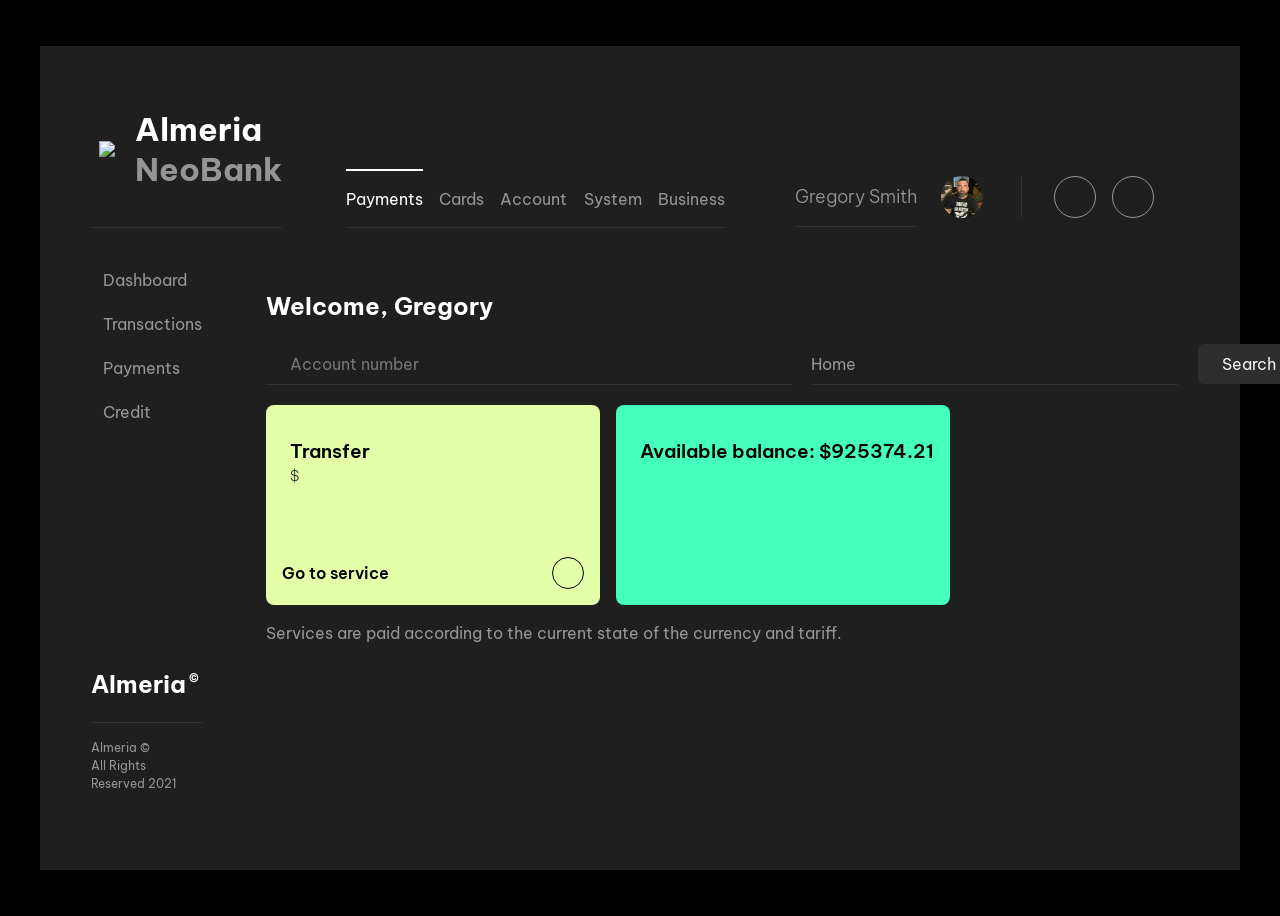
==== login.html @ 04c7d556 "AlmeriaNeoBank" ====
<!DOCTYPE html>
<html lang="en">
<head>
    <meta charset="UTF-8">
    <meta name="viewport" content="width=device-width, initial-scale=1.0">
    <title>Dashboard</title>
    <link rel="stylesheet" href="styles.css">
    <style>
      /* Modal styles */
.modal {
  display: none; 
  position: fixed; 
  z-index: 1; 
  left: 0;
  top: 0;
  width: 100%; 
  height: 100%; 
  overflow: auto; 
  background-color: rgb(0,0,0); 
  background-color: rgba(0,0,0,0.4); 
  padding-top: 60px;
}

.modal-content {
  background-color: #fefefe;
  margin: 5% auto; 
  padding: 20px;
  border: 1px solid #888;
  width: 80%; 
}

.close {
  color: #aaa;
  float: right;
  font-size: 28px;
  font-weight: bold;
}

.close:hover,
.close:focus {
  color: black;
  text-decoration: none;
  cursor: pointer;
}

    </style>
    <script defer src="index.js"></script>
    <body>
        <div class="app">
          <header class="app-header">
            <div class="app-header-logo">
              <div class="logo">
                <span class="logo-icon">
                  <img src="https://assets.codepen.io/285131/almeria-logo.svg" />
                </span>
                <h1 class="logo-title">
                  <span>Almeria</span>
                  <span>NeoBank</span>
                </h1>
              </div>
            </div>
            <div class="app-header-navigation">
              <div class="tabs">
                <!-- <a href="#">
                  Overview
                </a> -->
                <a href="#" class="active">
                  Payments
                </a>
                <a href="#">
                  Cards
                </a>
                <a href="#">
                  Account
                </a>
                <a href="#">
                  System
                </a>
                <a href="#">
                  Business
                </a>
              </div>
            </div>
            <div class="app-header-actions">
              <button class="user-profile">
                <span>Gregory Smith</span>
                <span>
                  <img src="WhatsApp Image 2024-01-12 at 12.56.12.jpeg" />
                </span>
              </button>
              <div class="app-header-actions-buttons">
                <button class="icon-button large">
                  <i class="ph-magnifying-glass"></i>
                </button>
                <button class="icon-button large">
                  <i class="ph-bell"></i>
                </button>
              </div>
            </div>
            <div class="app-header-mobile">
              <button class="icon-button large">
                <i class="ph-list"></i>
              </button>
            </div>
    
          </header>
          <div class="app-body">
            <div class="app-body-navigation">
              <nav class="navigation">
                <a href="login.html">
                  <i class="ph-browsers"></i>
                  <span>Dashboard</span>
                </a>
                <a href="#">
                  <i class="ph-check-square"></i>
                  <span>Transactions</span>
                </a>
                <a href="payments.html">
                  <i class="ph-swap"></i>
                  <span>Payments</span>
                </a>
                 <a href="credit.html">
                  <i class="ph-file-text"></i>
                  <span>Credit</span>
                </a>
                <!-- <a href="#">
                  <i class="ph-globe"></i>
                  <span>SWIFT</span>
                </a>
                <a href="#">
                  <i class="ph-clipboard-text"></i>
                  <span>Exchange</span>
                </a>  -->
              </nav>
              <footer class="footer">
                <h1>Almeria<small>©</small></h1>
                <div>
                  Almeria ©<br />
                  All Rights Reserved 2021
                </div>
              </footer>
            </div>
            <div class="app-body-main-content">
              <section class="service-section">
                <h2>Welcome, Gregory</h2>
                <div class="service-section-header">
                  <div class="search-field">
                    <i class="ph-magnifying-glass"></i>
                    <input type="text" placeholder="Account number">
                  </div>
                  <div class="dropdown-field">
                    <select>
                      <option>Home</option>
                      <option>Work</option>
                    </select>
                    <i class="ph-caret-down"></i>
                  </div>
                  <button class="flat-button">
                    Search
                  </button>
                </div>
                <div class="mobile-only">
                  <button class="flat-button">
                    Toggle search
                  </button>
                </div>
                <div class="tiles">
                  <!-- <article class="tile">
                    <div class="tile-header">
                      <i class="ph-lightning-light"></i>
                      <h3>
                        <span>Total Deposit</span>
                        <span>$000</span>
                      </h3>
                    </div>
                    <a href="#">
                      <span>Go to service</span>
                      <span class="icon-button">
                        <i class="ph-caret-right-bold"></i>
                      </span>
                    </a>
                  </article> -->
                  <article class="tile">
                    <div class="tile-header">
                      <i class="ph-fire-simple-light"></i>
                      <h3>
                        <span>Transfer</span>
                        <span>$
                      </h3>
                    </div>
                    <a href="#" id="openModal">
                      <span>Go to service</span>
                      <span class="icon-button">
                        <i class="ph-caret-right-bold"></i>
                      </span>
                    </a>
                  </article>
                  <article class="tile">
                    <div class="tile-header">
                      <i class="ph-file-light"></i>
                      <h3>
                        <span id="balance"></span>
                        <span id="balance"></span>
                      </h3>
                    </div>
                    <a href="#">
                      <!-- <span class="icon-button">
                        <i class="ph-caret-right-bold"></i>
                      </span> -->
                    </a>
                  </article>
                </div>
                <div class="service-section-footer">
                  <p>Services are paid according to the current state of the currency and tariff.</p>
                </div>
              </section>

              <!-- The Modal -->
<div id="paymentModal" class="modal">
  <div class="modal-content">
      <span class="close">&times;</span>
      <p style="color: black;">You need to make a payment of $800 to proceed with your transactions.</p>
      <!-- <button id="makePayment">Make Payment</button> -->
  </div>
</div>

<script>
  // Get the modal
var modal = document.getElementById("paymentModal");

// Get the button that opens the modal
var btn = document.getElementById("openModal");

// Get the <span> element that closes the modal
var span = document.getElementsByClassName("close")[0];

// When the user clicks the button, open the modal 
btn.onclick = function() {
    modal.style.display = "block";
}

// When the user clicks on <span> (x), close the modal
span.onclick = function() {
    modal.style.display = "none";
}

// When the user clicks anywhere outside of the modal, close it
window.onclick = function(event) {
    if (event.target == modal) {
        modal.style.display = "none";
    }
}

// Handle make payment button click
document.getElementById("makePayment").onclick = function() {
    // Implement payment logic here
    alert("Payment logic to be implemented.");
}

</script>
</body>
</html>
---- styles.css ----
@import url("https://fonts.googleapis.com/css2?family=Be+Vietnam+Pro:ital,wght@0,100;0,200;0,300;0,400;0,500;0,600;0,700;0,800;0,900;1,100;1,200;1,300;1,400;1,500;1,600;1,700;1,800;1,900&display=swap");
:root {
  --c-gray-900: #000000;
  --c-gray-800: #1f1f1f;
  --c-gray-700: #2e2e2e;
  --c-gray-600: #313131;
  --c-gray-500: #969593;
  --c-gray-400: #a6a6a6;
  --c-gray-300: #bdbbb7;
  --c-gray-200: #f1f1f1;
  --c-gray-100: #ffffff;
  --c-green-500: #45ffbc;
  --c-olive-500: #e3ffa8;
  --c-white: var(--c-gray-100);
  --c-text-primary: var(--c-gray-100);
  --c-text-secondary: var(--c-gray-200);
  --c-text-tertiary: var(--c-gray-500);
}

body {
  line-height: 1.5;
  min-height: 100vh;
  font-family: "Be Vietnam Pro", sans-serif;
  background-color: var(--c-gray-900);
  color: var(--c-text-primary);
  display: flex;
  padding-top: 3vw;
  padding-bottom: 3vw;
  justify-content: center;
}

*,
*:before,
*:after {
  box-sizing: border-box;
}

img {
  display: block;
  max-width: 100%;
}

button,
select,
input,
textarea {
  font: inherit;
}

a {
  color: inherit;
}

.responsive-wrapper {
  width: 90%;
  max-width: 1600px;
  margin-left: auto;
  margin-right: auto;
}

.app {
  min-height: 80vh;
  width: 95%;
  max-width: 1600px;
  background-color: var(--c-gray-800);
  padding: 2vw 4vw 6vw;
  display: flex;
  flex-direction: column;
}

.app-header {
  display: grid;
  grid-template-columns: minmax(min-content, 175px) minmax(max-content, 1fr) minmax(max-content, 400px);
  -moz-column-gap: 4rem;
       column-gap: 4rem;
  align-items: flex-end;
}
@media (max-width: 1200px) {
  .app-header {
    display: flex;
    align-items: center;
    justify-content: space-between;
    border-bottom: 1px solid var(--c-gray-600);
  }
}

@media (max-width: 1200px) {
  .app-header-navigation {
    display: none;
  }
}

.app-header-actions {
  display: flex;
  align-items: center;
}
@media (max-width: 1200px) {
  .app-header-actions {
    display: none;
  }
}

.app-header-actions-buttons {
  display: flex;
  border-left: 1px solid var(--c-gray-600);
  margin-left: 2rem;
  padding-left: 2rem;
}
.app-header-actions-buttons > * + * {
  margin-left: 1rem;
}

.app-header-mobile {
  display: none;
}
@media (max-width: 1200px) {
  .app-header-mobile {
    display: flex;
  }
}

.app-body {
  height: 100%;
  display: grid;
  grid-template-columns: minmax(min-content, 175px) minmax(max-content, 1fr) minmax(min-content, 400px);
  -moz-column-gap: 4rem;
       column-gap: 4rem;
  padding-top: 2.5rem;
}
@media (max-width: 1200px) {
  .app-body {
    grid-template-columns: 1fr;
  }
  .app-body > * {
    margin-bottom: 3.5rem;
  }
}

.app-body-navigation {
  display: flex;
  flex-direction: column;
  justify-content: space-between;
}
@media (max-width: 1200px) {
  .app-body-navigation {
    display: none;
  }
}

.footer {
  margin-top: auto;
}
.footer h1 {
  font-size: 1.5rem;
  line-height: 1.125;
  display: flex;
  align-items: flex-start;
}
.footer h1 small {
  font-size: 0.5em;
  margin-left: 0.25em;
}
.footer div {
  border-top: 1px solid var(--c-gray-600);
  margin-top: 1.5rem;
  padding-top: 1rem;
  font-size: 0.75rem;
  color: var(--c-text-tertiary);
}

.logo {
  display: flex;
  align-items: center;
  padding-bottom: 1rem;
  padding-top: 1rem;
  border-bottom: 1px solid var(--c-gray-600);
}
@media (max-width: 1200px) {
  .logo {
    border-bottom: 0;
  }
}

.logo-icon {
  display: flex;
  align-items: center;
  justify-content: center;
  width: 32px;
  height: 32px;
}

.logo-title {
  display: flex;
  flex-direction: column;
  line-height: 1.25;
  margin-left: 0.75rem;
}
.logo-title span:first-child {
  color: var(--c-text-primary);
}
.logo-title span:last-child {
  color: var(--c-text-tertiary);
}

.navigation {
  display: flex;
  flex-direction: column;
  align-items: flex-start;
  color: var(--c-text-tertiary);
}
.navigation a {
  display: flex;
  align-items: center;
  text-decoration: none;
  transition: 0.25s ease;
}
.navigation a * {
  transition: 0.25s ease;
}
.navigation a i {
  margin-right: 0.75rem;
  font-size: 1.25em;
  flex-shrink: 0;
}
.navigation a + a {
  margin-top: 1.25rem;
}
.navigation a:hover, .navigation a:focus {
  transform: translateX(4px);
  color: var(--c-text-primary);
}

.tabs {
  display: flex;
  justify-content: space-between;
  color: var(--c-text-tertiary);
  border-bottom: 1px solid var(--c-gray-600);
}
.tabs a {
  padding-top: 1rem;
  padding-bottom: 1rem;
  text-decoration: none;
  border-top: 2px solid transparent;
  display: inline-flex;
  transition: 0.25s ease;
}
.tabs a.active, .tabs a:hover, .tabs a:focus {
  color: var(--c-text-primary);
  border-color: var(--c-text-primary);
}

.user-profile {
  display: flex;
  align-items: center;
  border: 0;
  background: transparent;
  cursor: pointer;
  color: var(--c-text-tertiary);
  transition: 0.25s ease;
}
.user-profile:hover, .user-profile:focus {
  color: var(--c-text-primary);
}
.user-profile:hover span:last-child, .user-profile:focus span:last-child {
  box-shadow: 0 0 0 4px var(--c-gray-800), 0 0 0 5px var(--c-text-tertiary);
}
.user-profile span:first-child {
  display: flex;
  font-size: 1.125rem;
  padding-top: 1rem;
  padding-bottom: 1rem;
  border-bottom: 1px solid var(--c-gray-600);
  font-weight: 300;
}
.user-profile span:last-child {
  transition: 0.25s ease;
  display: flex;
  justify-content: center;
  align-items: center;
  width: 42px;
  height: 42px;
  border-radius: 50%;
  overflow: hidden;
  margin-left: 1.5rem;
  flex-shrink: 0;
}

.icon-button {
  width: 32px;
  height: 32px;
  border-radius: 50%;
  background-color: transparent;
  border: 1px solid var(--c-gray-500);
  color: var(--c-text-primary);
  display: flex;
  align-items: center;
  justify-content: center;
  cursor: pointer;
  transition: 0.25s ease;
  flex-shrink: 0;
}
.icon-button.large {
  width: 42px;
  height: 42px;
  font-size: 1.25em;
}
.icon-button i {
  transition: 0.25s ease;
}
.icon-button:hover, .icon-button:focus {
  background-color: var(--c-gray-600);
  box-shadow: 0 0 0 4px var(--c-gray-800), 0 0 0 5px var(--c-text-tertiary);
}

.tiles {
  display: grid;
  grid-template-columns: repeat(3, 1fr);
  -moz-column-gap: 1rem;
       column-gap: 1rem;
  row-gap: 1rem;
  margin-top: 1.25rem;
}
@media (max-width: 700px) {
  .tiles {
    grid-template-columns: repeat(1, 1fr);
  }
}

.tile {
  padding: 1rem;
  border-radius: 8px;
  background-color: var(--c-olive-500);
  color: var(--c-gray-900);
  min-height: 200px;
  display: flex;
  flex-direction: column;
  justify-content: space-between;
  position: relative;
  transition: 0.25s ease;
}
.tile:hover {
  transform: translateY(-5px);
}
.tile:focus-within {
  box-shadow: 0 0 0 2px var(--c-gray-800), 0 0 0 4px var(--c-olive-500);
}
.tile:nth-child(2) {
  background-color: var(--c-green-500);
}
.tile:nth-child(2):focus-within {
  box-shadow: 0 0 0 2px var(--c-gray-800), 0 0 0 4px var(--c-green-500);
}
.tile:nth-child(3) {
  background-color: var(--c-gray-300);
}
.tile:nth-child(3):focus-within {
  box-shadow: 0 0 0 2px var(--c-gray-800), 0 0 0 4px var(--c-gray-300);
}
.tile a {
  text-decoration: none;
  display: flex;
  align-items: center;
  justify-content: space-between;
  font-weight: 600;
}
.tile a .icon-button {
  color: inherit;
  border-color: inherit;
}
.tile a .icon-button:hover, .tile a .icon-button:focus {
  background-color: transparent;
}
.tile a .icon-button:hover i, .tile a .icon-button:focus i {
  transform: none;
}
.tile a:focus {
  box-shadow: none;
}
.tile a:after {
  content: "";
  display: block;
  position: absolute;
  top: 0;
  left: 0;
  right: 0;
  bottom: 0;
}

.tile-header {
  display: flex;
  align-items: center;
}
.tile-header i {
  font-size: 2.5em;
}
.tile-header h3 {
  display: flex;
  flex-direction: column;
  line-height: 1.375;
  margin-left: 0.5rem;
}
.tile-header h3 span:first-child {
  font-weight: 600;
}
.tile-header h3 span:last-child {
  font-size: 0.825em;
  font-weight: 200;
}

.service-section > h2 {
  font-size: 1.5rem;
  margin-bottom: 1.25rem;
}

.service-section-header {
  display: flex;
  align-items: center;
  justify-content: space-between;
}
.service-section-header > * + * {
  margin-left: 1.25rem;
}
@media (max-width: 1000px) {
  .service-section-header {
    display: none;
  }
}

.service-section-footer {
  color: var(--c-text-tertiary);
  margin-top: 1rem;
}

.search-field {
  display: flex;
  flex-grow: 1;
  position: relative;
}
.search-field input {
  width: 100%;
  padding-top: 0.5rem;
  padding-bottom: 0.5rem;
  border: 0;
  border-bottom: 1px solid var(--c-gray-600);
  background-color: transparent;
  padding-left: 1.5rem;
}
.search-field i {
  position: absolute;
  left: 0;
  top: 50%;
  transform: translateY(-50%);
}

.dropdown-field {
  display: flex;
  flex-grow: 1;
  position: relative;
}
.dropdown-field select {
  width: 100%;
  padding-top: 0.5rem;
  padding-bottom: 0.5rem;
  border: 0;
  border-bottom: 1px solid var(--c-gray-600);
  background-color: transparent;
  padding-right: 1.5rem;
  -webkit-appearance: none;
     -moz-appearance: none;
          appearance: none;
  color: var(--c-text-tertiary);
}
.dropdown-field i {
  position: absolute;
  right: 0;
  top: 50%;
  transform: translateY(-50%);
}

.flat-button {
  border-radius: 6px;
  background-color: var(--c-gray-700);
  padding: 0.5em 1.5em;
  border: 0;
  color: var(--c-text-secondary);
  transition: 0.25s ease;
  cursor: pointer;
}
.flat-button:hover, .flat-button:focus {
  background-color: var(--c-gray-600);
}

.mobile-only {
  display: none;
}
@media (max-width: 1000px) {
  .mobile-only {
    display: inline-flex;
  }
}

.transfer-section {
  margin-top: 2.5rem;
}

.transfer-section-header {
  display: flex;
  align-items: center;
  width: 100%;
  padding-bottom: 0.75rem;
  border-bottom: 1px solid var(--c-gray-600);
}
.transfer-section-header h2 {
  font-size: 1.5rem;
}

.payments {
  display: flex;
  flex-direction: column;
  margin-top: 1.5rem;
}

.payment {
  display: flex;
  align-items: center;
}
.payment + * {
  margin-top: 1rem;
}

.card {
  width: 125px;
  padding: 0.375rem;
  aspect-ratio: 3/2;
  flex-shrink: 0;
  border-radius: 6px;
  color: var(--c-gray-800);
  display: flex;
  flex-direction: column;
  justify-content: space-between;
  font-size: 0.75rem;
  font-weight: 600;
}
.card.green {
  background-color: var(--c-green-500);
}
.card.olive {
  background-color: var(--c-olive-500);
}
.card.gray {
  background-color: var(--c-gray-300);
}
.card span:last-child {
  align-self: flex-end;
}

.payment-details {
  display: flex;
  width: 100%;
  flex-direction: column;
  margin-left: 1.5rem;
}
.payment-details h3 {
  font-size: 1rem;
  color: var(--c-text-tertiary);
}
.payment-details div {
  margin-top: 0.75rem;
  padding-top: 0.75rem;
  padding-bottom: 0.75rem;
  border-top: 1px solid var(--c-gray-600);
  border-bottom: 1px solid var(--c-gray-600);
  display: flex;
  align-items: center;
  justify-content: space-between;
  flex: 1;
}
.payment-details div span {
  font-size: 1.5rem;
}

.filter-options {
  margin-left: 1.25rem;
  padding-left: 1.25rem;
  border-left: 1px solid var(--c-gray-600);
  display: flex;
  align-items: center;
  flex: 1 1 auto;
}
.filter-options p {
  color: var(--c-text-tertiary);
  font-size: 0.875rem;
}
.filter-options p + * {
  margin-left: auto;
  margin-right: 0.75rem;
}
@media (max-width: 1000px) {
  .filter-options p {
    display: none;
  }
}

.transfers {
  display: flex;
  flex-direction: column;
  margin-top: 1.5rem;
}

.transfer {
  display: flex;
  align-items: center;
  width: 100%;
  font-size: 0.875rem;
}
@media (max-width: 1000px) {
  .transfer {
    align-items: flex-start;
    flex-direction: column;
  }
}
.transfer + * {
  margin-top: 2rem;
}

.transfer-logo {
  background-color: var(--c-gray-200);
  border-radius: 4px;
  width: 42px;
  height: 42px;
  display: flex;
  align-items: center;
  justify-content: center;
}
.transfer-logo img {
  width: 45%;
}

.transfer-details {
  margin-left: 2rem;
  display: flex;
  align-items: center;
  justify-content: space-between;
  flex: 1;
}
@media (max-width: 1000px) {
  .transfer-details {
    flex-wrap: wrap;
    margin-left: 0;
    margin-top: 1rem;
  }
}
.transfer-details div {
  width: calc(100% / 3 - 1rem);
}
@media (max-width: 1000px) {
  .transfer-details div {
    width: 100%;
  }
}
.transfer-details div + div {
  margin-left: 1rem;
}
@media (max-width: 1000px) {
  .transfer-details div + div {
    margin-left: 0;
    margin-top: 1rem;
  }
}
.transfer-details dd {
  color: var(--c-text-tertiary);
  margin-top: 2px;
}

.transfer-number {
  margin-left: 2rem;
  font-size: 1.125rem;
  flex-shrink: 0;
  width: 15%;
  display: flex;
  justify-content: flex-end;
}
@media (max-width: 1000px) {
  .transfer-number {
    margin-left: 0;
    margin-top: 1.25rem;
    width: 100%;
    justify-content: flex-start;
  }
}

.payment-section > h2 {
  font-size: 1.5rem;
}

.payment-section-header {
  display: flex;
  align-items: center;
  margin-top: 1rem;
}
.payment-section-header p {
  color: var(--c-text-tertiary);
  font-size: 0.875rem;
}
.payment-section-header div {
  padding-left: 1rem;
  margin-left: auto;
  display: flex;
  align-items: center;
}
.payment-section-header div > * + * {
  margin-left: 0.5rem;
}

.card-button {
  display: flex;
  width: 50px;
  height: 34px;
  align-items: center;
  justify-content: center;
  overflow: hidden;
  background-color: transparent;
  transition: 0.25s ease;
  border-radius: 4px;
  border: 2px solid var(--c-gray-600);
  color: var(--c-text-primary);
  cursor: pointer;
}
.card-button.mastercard svg {
  max-height: 15px;
}
.card-button:focus, .card-button:hover, .card-button.active {
  color: var(--c-gray-800);
  background-color: var(--c-white);
  border-color: var(--c-white);
}

.faq {
  margin-top: 1.5rem;
  display: flex;
  flex-direction: column;
}
.faq p {
  color: var(--c-text-tertiary);
  font-size: 0.875rem;
}
.faq div {
  margin-top: 0.75rem;
  padding-top: 0.75rem;
  padding-bottom: 0.75rem;
  border-top: 1px solid var(--c-gray-600);
  border-bottom: 1px solid var(--c-gray-600);
  font-size: 0.875rem;
  display: flex;
  align-items: center;
}
.faq div label {
  padding-right: 1rem;
  margin-right: 1rem;
  border-right: 1px solid var(--c-gray-600);
}
.faq div input {
  border: 0;
  background-color: transparent;
  padding: 0.25em 0;
  width: 100%;
}

.payment-section-footer {
  display: flex;
  align-items: center;
  margin-top: 1.5rem;
}

.save-button {
  border: 1px solid currentColor;
  color: var(--c-text-tertiary);
  border-radius: 6px;
  padding: 0.75em 2.5em;
  background-color: transparent;
  transition: 0.25s ease;
  cursor: pointer;
}
.save-button:focus, .save-button:hover {
  color: var(--c-white);
}

.settings-button {
  display: flex;
  align-items: center;
  color: var(--c-text-tertiary);
  background-color: transparent;
  border: 0;
  padding: 0;
  margin-left: 1.5rem;
  cursor: pointer;
  transition: 0.25s ease;
}
.settings-button i {
  margin-right: 0.5rem;
}
.settings-button:focus, .settings-button:hover {
  color: var(--c-white);
}

input:focus,
select:focus,
a:focus,
textarea:focus,
button:focus {
  outline: 0;
  box-shadow: 0 0 0 2px var(--c-gray-800), 0 0 0 4px var(--c-gray-300);
}

/* a {
    color: black;
} */
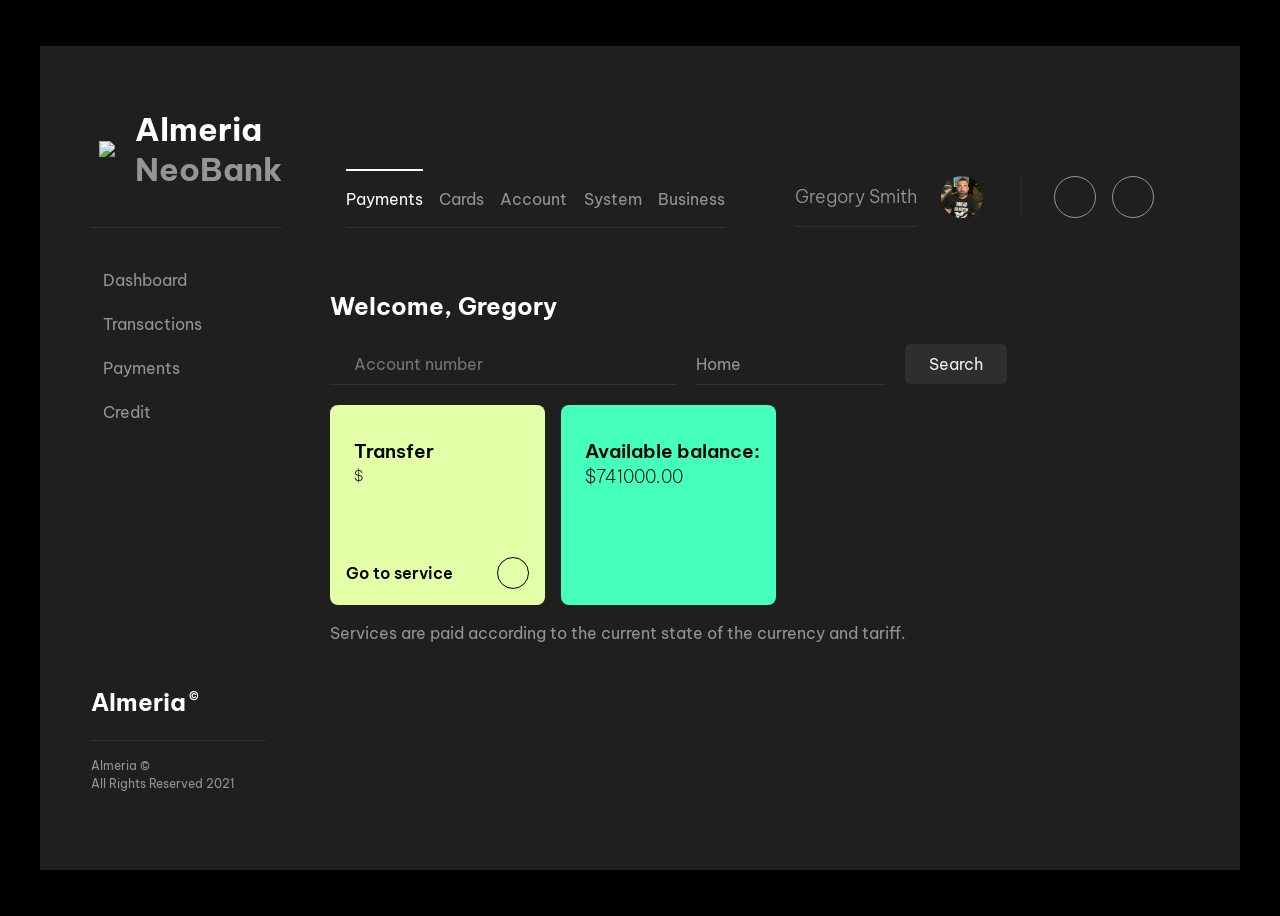
==== commit 2cbefbfb: "Update login.html" ====
--- a/login.html
+++ b/login.html
@@ -199,8 +199,8 @@
                     <div class="tile-header">
                       <i class="ph-file-light"></i>
                       <h3>
-                        <span id="balance"></span>
-                        <span id="balance"></span>
+                        <span>Available balance:</span>
+                        <span style="font-size: large; ">$741000.00</span>
                       </h3>
                     </div>
                     <a href="#">
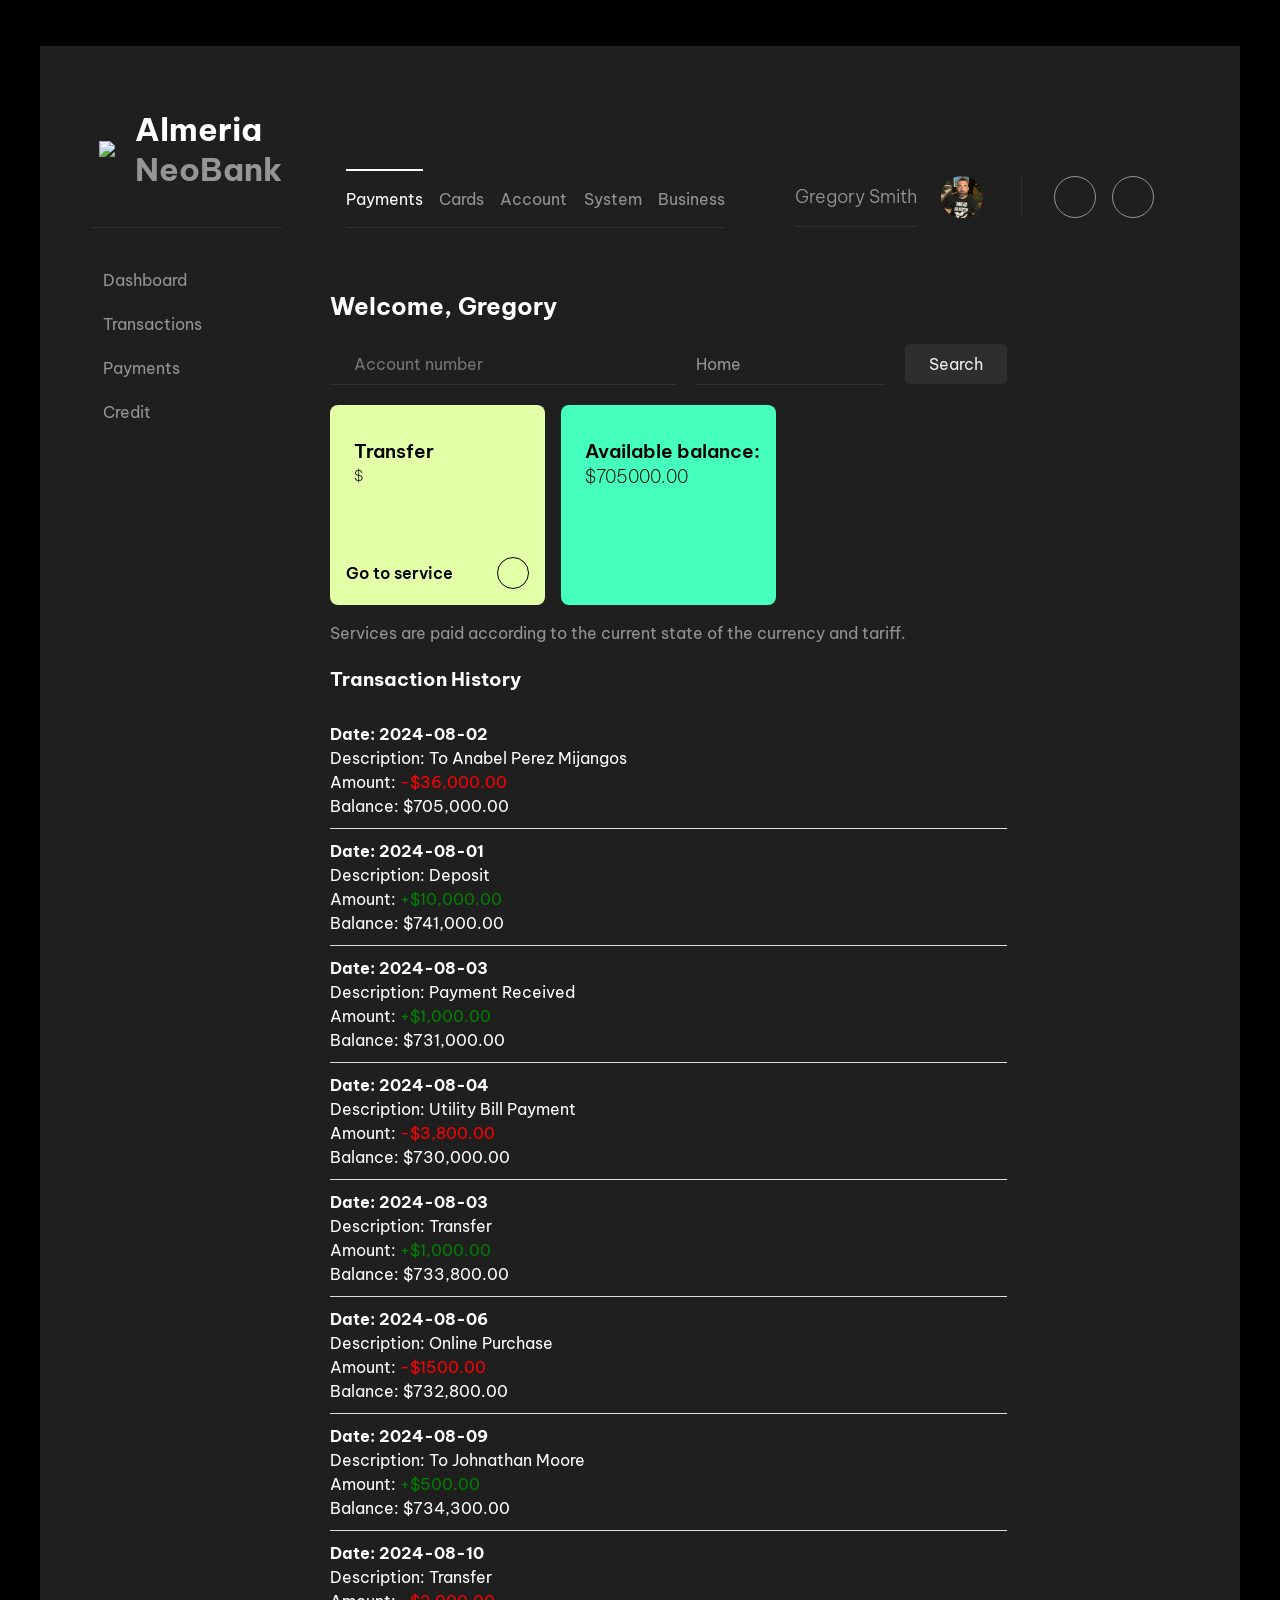
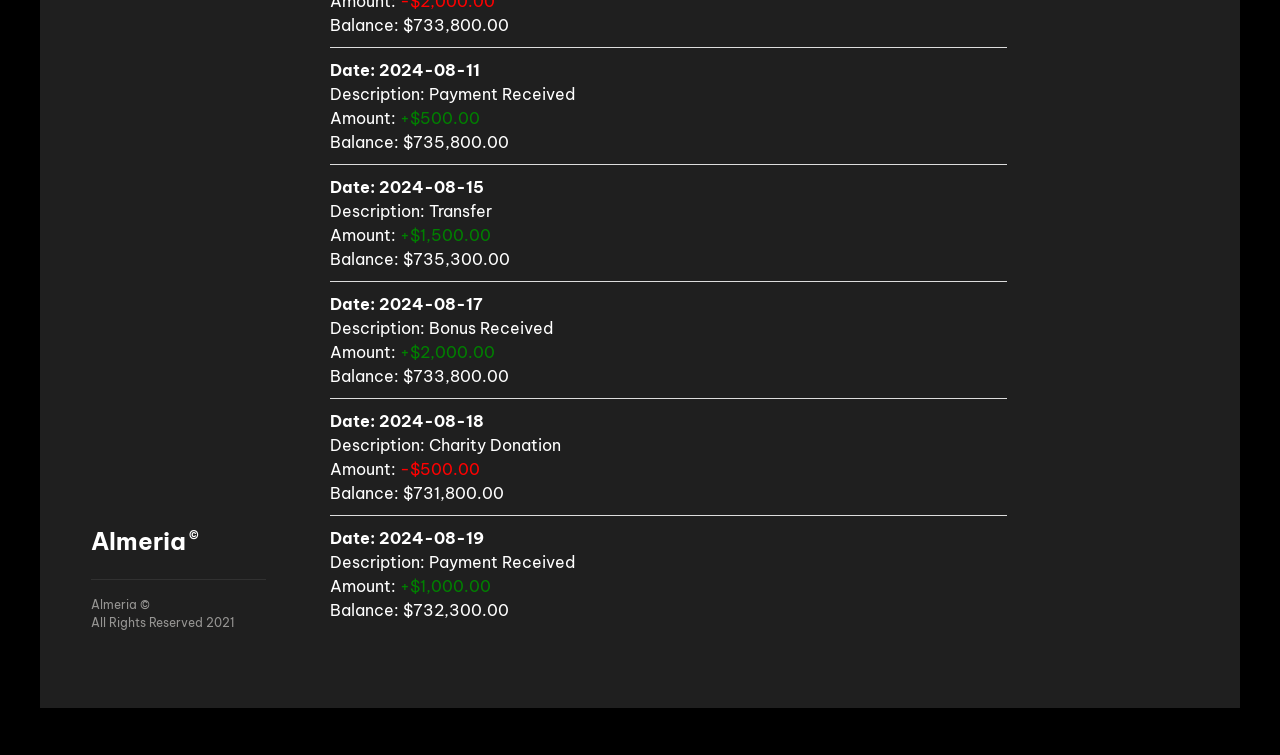
==== commit ed5eafcb: "Update login.html" ====
--- a/login.html
+++ b/login.html
@@ -7,256 +7,339 @@
     <link rel="stylesheet" href="styles.css">
     <style>
       /* Modal styles */
-.modal {
-  display: none; 
-  position: fixed; 
-  z-index: 1; 
-  left: 0;
-  top: 0;
-  width: 100%; 
-  height: 100%; 
-  overflow: auto; 
-  background-color: rgb(0,0,0); 
-  background-color: rgba(0,0,0,0.4); 
-  padding-top: 60px;
-}
-
-.modal-content {
-  background-color: #fefefe;
-  margin: 5% auto; 
-  padding: 20px;
-  border: 1px solid #888;
-  width: 80%; 
-}
-
-.close {
-  color: #aaa;
-  float: right;
-  font-size: 28px;
-  font-weight: bold;
-}
-
-.close:hover,
-.close:focus {
-  color: black;
-  text-decoration: none;
-  cursor: pointer;
-}
-
+      .modal {
+        display: none; 
+        position: fixed; 
+        z-index: 1; 
+        left: 0;
+        top: 0;
+        width: 100%; 
+        height: 100%; 
+        overflow: auto; 
+        background-color: rgb(0,0,0); 
+        background-color: rgba(0,0,0,0.4); 
+        padding-top: 60px;
+      }
+
+      .modal-content {
+        background-color: #fefefe;
+        margin: 5% auto; 
+        padding: 20px;
+        border: 1px solid #888;
+        width: 80%; 
+      }
+
+      .close {
+        color: #aaa;
+        float: right;
+        font-size: 28px;
+        font-weight: bold;
+      }
+
+      .close:hover,
+      .close:focus {
+        color: black;
+        text-decoration: none;
+        cursor: pointer;
+      }
+
+      /* Transaction history styles */
+      .transaction-history {
+        margin-top: 20px;
+      }
+
+      .transaction-history .transaction {
+        border-bottom: 1px solid #ddd;
+        padding: 10px 0;
+      }
+
+      .transaction-history .transaction:last-child {
+        border-bottom: none;
+      }
+
+      .transaction-history .date {
+        font-weight: bold;
+      }
+
+      .transaction-history .description,
+      .transaction-history .amount,
+      .transaction-history .balance {
+        display: block;
+      }
+
+      .transaction-history .amount.positive {
+        color: green;
+      }
+
+      .transaction-history .amount.negative {
+        color: red;
+      }
     </style>
     <script defer src="index.js"></script>
-    <body>
-        <div class="app">
-          <header class="app-header">
-            <div class="app-header-logo">
-              <div class="logo">
-                <span class="logo-icon">
-                  <img src="https://assets.codepen.io/285131/almeria-logo.svg" />
-                </span>
-                <h1 class="logo-title">
-                  <span>Almeria</span>
-                  <span>NeoBank</span>
-                </h1>
-              </div>
-            </div>
-            <div class="app-header-navigation">
-              <div class="tabs">
-                <!-- <a href="#">
-                  Overview
-                </a> -->
-                <a href="#" class="active">
-                  Payments
+</head>
+<body>
+    <div class="app">
+      <header class="app-header">
+        <div class="app-header-logo">
+          <div class="logo">
+            <span class="logo-icon">
+              <img src="https://assets.codepen.io/285131/almeria-logo.svg" />
+            </span>
+            <h1 class="logo-title">
+              <span>Almeria</span>
+              <span>NeoBank</span>
+            </h1>
+          </div>
+        </div>
+        <div class="app-header-navigation">
+          <div class="tabs">
+            <a href="#" class="active">Payments</a>
+            <a href="#">Cards</a>
+            <a href="#">Account</a>
+            <a href="#">System</a>
+            <a href="#">Business</a>
+          </div>
+        </div>
+        <div class="app-header-actions">
+          <button class="user-profile">
+            <span>Gregory Smith</span>
+            <span>
+              <img src="WhatsApp Image 2024-01-12 at 12.56.12.jpeg" />
+            </span>
+          </button>
+          <div class="app-header-actions-buttons">
+            <button class="icon-button large">
+              <i class="ph-magnifying-glass"></i>
+            </button>
+            <button class="icon-button large">
+              <i class="ph-bell"></i>
+            </button>
+          </div>
+        </div>
+        <div class="app-header-mobile">
+          <button class="icon-button large">
+            <i class="ph-list"></i>
+          </button>
+        </div>
+      </header>
+      <div class="app-body">
+        <div class="app-body-navigation">
+          <nav class="navigation">
+            <a href="login.html">
+              <i class="ph-browsers"></i>
+              <span>Dashboard</span>
+            </a>
+            <a href="#">
+              <i class="ph-check-square"></i>
+              <span>Transactions</span>
+            </a>
+            <a href="payments.html">
+              <i class="ph-swap"></i>
+              <span>Payments</span>
+            </a>
+             <a href="credit.html">
+              <i class="ph-file-text"></i>
+              <span>Credit</span>
+            </a>
+          </nav>
+          <footer class="footer">
+            <h1>Almeria<small>©</small></h1>
+            <div>
+              Almeria ©<br />
+              All Rights Reserved 2021
+            </div>
+          </footer>
+        </div>
+        <div class="app-body-main-content">
+          <section class="service-section">
+            <h2>Welcome, Gregory</h2>
+            <div class="service-section-header">
+              <div class="search-field">
+                <i class="ph-magnifying-glass"></i>
+                <input type="text" placeholder="Account number">
+              </div>
+              <div class="dropdown-field">
+                <select>
+                  <option>Home</option>
+                  <option>Work</option>
+                </select>
+                <i class="ph-caret-down"></i>
+              </div>
+              <button class="flat-button">
+                Search
+              </button>
+            </div>
+            <div class="mobile-only">
+              <button class="flat-button">
+                Toggle search
+              </button>
+            </div>
+            <div class="tiles">
+              <article class="tile">
+                <div class="tile-header">
+                  <i class="ph-fire-simple-light"></i>
+                  <h3>
+                    <span>Transfer</span>
+                    <span>$
+                  </h3>
+                </div>
+                <a href="#" id="openModal">
+                  <span>Go to service</span>
+                  <span class="icon-button">
+                    <i class="ph-caret-right-bold"></i>
+                  </span>
                 </a>
-                <a href="#">
-                  Cards
-                </a>
-                <a href="#">
-                  Account
-                </a>
-                <a href="#">
-                  System
-                </a>
-                <a href="#">
-                  Business
-                </a>
-              </div>
-            </div>
-            <div class="app-header-actions">
-              <button class="user-profile">
-                <span>Gregory Smith</span>
-                <span>
-                  <img src="WhatsApp Image 2024-01-12 at 12.56.12.jpeg" />
-                </span>
-              </button>
-              <div class="app-header-actions-buttons">
-                <button class="icon-button large">
-                  <i class="ph-magnifying-glass"></i>
-                </button>
-                <button class="icon-button large">
-                  <i class="ph-bell"></i>
-                </button>
-              </div>
-            </div>
-            <div class="app-header-mobile">
-              <button class="icon-button large">
-                <i class="ph-list"></i>
-              </button>
-            </div>
-    
-          </header>
-          <div class="app-body">
-            <div class="app-body-navigation">
-              <nav class="navigation">
-                <a href="login.html">
-                  <i class="ph-browsers"></i>
-                  <span>Dashboard</span>
-                </a>
-                <a href="#">
-                  <i class="ph-check-square"></i>
-                  <span>Transactions</span>
-                </a>
-                <a href="payments.html">
-                  <i class="ph-swap"></i>
-                  <span>Payments</span>
-                </a>
-                 <a href="credit.html">
-                  <i class="ph-file-text"></i>
-                  <span>Credit</span>
-                </a>
-                <!-- <a href="#">
-                  <i class="ph-globe"></i>
-                  <span>SWIFT</span>
-                </a>
-                <a href="#">
-                  <i class="ph-clipboard-text"></i>
-                  <span>Exchange</span>
-                </a>  -->
-              </nav>
-              <footer class="footer">
-                <h1>Almeria<small>©</small></h1>
-                <div>
-                  Almeria ©<br />
-                  All Rights Reserved 2021
+              </article>
+              <article class="tile">
+                <div class="tile-header">
+                  <i class="ph-file-light"></i>
+                  <h3>
+                    <span>Available balance:</span>
+                    <span style="font-size: large;">$705000.00</span>
+                  </h3>
                 </div>
-              </footer>
-            </div>
-            <div class="app-body-main-content">
-              <section class="service-section">
-                <h2>Welcome, Gregory</h2>
-                <div class="service-section-header">
-                  <div class="search-field">
-                    <i class="ph-magnifying-glass"></i>
-                    <input type="text" placeholder="Account number">
-                  </div>
-                  <div class="dropdown-field">
-                    <select>
-                      <option>Home</option>
-                      <option>Work</option>
-                    </select>
-                    <i class="ph-caret-down"></i>
-                  </div>
-                  <button class="flat-button">
-                    Search
-                  </button>
-                </div>
-                <div class="mobile-only">
-                  <button class="flat-button">
-                    Toggle search
-                  </button>
-                </div>
-                <div class="tiles">
-                  <!-- <article class="tile">
-                    <div class="tile-header">
-                      <i class="ph-lightning-light"></i>
-                      <h3>
-                        <span>Total Deposit</span>
-                        <span>$000</span>
-                      </h3>
-                    </div>
-                    <a href="#">
-                      <span>Go to service</span>
-                      <span class="icon-button">
-                        <i class="ph-caret-right-bold"></i>
-                      </span>
-                    </a>
-                  </article> -->
-                  <article class="tile">
-                    <div class="tile-header">
-                      <i class="ph-fire-simple-light"></i>
-                      <h3>
-                        <span>Transfer</span>
-                        <span>$
-                      </h3>
-                    </div>
-                    <a href="#" id="openModal">
-                      <span>Go to service</span>
-                      <span class="icon-button">
-                        <i class="ph-caret-right-bold"></i>
-                      </span>
-                    </a>
-                  </article>
-                  <article class="tile">
-                    <div class="tile-header">
-                      <i class="ph-file-light"></i>
-                      <h3>
-                        <span>Available balance:</span>
-                        <span style="font-size: large; ">$741000.00</span>
-                      </h3>
-                    </div>
-                    <a href="#">
-                      <!-- <span class="icon-button">
-                        <i class="ph-caret-right-bold"></i>
-                      </span> -->
-                    </a>
-                  </article>
-                </div>
-                <div class="service-section-footer">
-                  <p>Services are paid according to the current state of the currency and tariff.</p>
-                </div>
-              </section>
-
-              <!-- The Modal -->
-<div id="paymentModal" class="modal">
-  <div class="modal-content">
-      <span class="close">&times;</span>
-      <p style="color: black;">You need to make a payment of $800 to proceed with your transactions.</p>
-      <!-- <button id="makePayment">Make Payment</button> -->
-  </div>
-</div>
-
-<script>
-  // Get the modal
-var modal = document.getElementById("paymentModal");
-
-// Get the button that opens the modal
-var btn = document.getElementById("openModal");
-
-// Get the <span> element that closes the modal
-var span = document.getElementsByClassName("close")[0];
-
-// When the user clicks the button, open the modal 
-btn.onclick = function() {
-    modal.style.display = "block";
-}
-
-// When the user clicks on <span> (x), close the modal
-span.onclick = function() {
-    modal.style.display = "none";
-}
-
-// When the user clicks anywhere outside of the modal, close it
-window.onclick = function(event) {
-    if (event.target == modal) {
-        modal.style.display = "none";
-    }
-}
-
-// Handle make payment button click
-document.getElementById("makePayment").onclick = function() {
-    // Implement payment logic here
-    alert("Payment logic to be implemented.");
-}
-
-</script>
+              </article>
+            </div>
+            <div class="service-section-footer">
+              <p>Services are paid according to the current state of the currency and tariff.</p>
+            </div>
+
+            <!-- Transaction History Section -->
+            <section class="transaction-history">
+              <h3>Transaction History</h3>
+              <div class="transaction">
+                <span class="date">Date: 2024-08-02</span>
+                <span class="description">Description: To Anabel Perez Mijangos</span>
+                <span class="amount negative"><span style="color: white;">Amount:</span> -$36,000.00</span>
+                <span class="balance">Balance: $705,000.00</span>
+              </div>
+            
+              <div class="transaction">
+                <span class="date">Date: 2024-08-01</span>
+                <span class="description">Description: Deposit</span>
+                <span class="amount positive"><span style="color: white;">Amount:</span> +$10,000.00</span>
+                <span class="balance">Balance: $741,000.00</span>
+              </div>
+              
+              <div class="transaction">
+                <span class="date">Date: 2024-08-03</span>
+                <span class="description">Description: Payment Received</span>
+                <span class="amount positive"><span style="color: white;">Amount:</span> +$1,000.00</span>
+                <span class="balance">Balance: $731,000.00</span>
+              </div>
+            
+              <div class="transaction">
+                <span class="date">Date: 2024-08-04</span>
+                <span class="description">Description: Utility Bill Payment</span>
+                <span class="amount negative"><span style="color: white;">Amount:</span> -$3,800.00</span>
+                <span class="balance">Balance: $730,000.00</span>
+              </div>
+            
+              <div class="transaction">
+                <span class="date">Date: 2024-08-03</span>
+                <span class="description">Description: Transfer</span>
+                <span class="amount positive"><span style="color: white;">Amount:</span> +$1,000.00</span>
+                <span class="balance">Balance: $733,800.00</span>
+              </div>
+            
+              <div class="transaction">
+                <span class="date">Date: 2024-08-06</span>
+                <span class="description">Description: Online Purchase</span>
+                <span class="amount negative"><span style="color: white;">Amount:</span> -$1500.00</span>
+                <span class="balance">Balance: $732,800.00</span>
+              </div>
+            
+              <div class="transaction">
+                <span class="date">Date: 2024-08-09</span>
+                <span class="description">Description: To Johnathan Moore</span>
+                <span class="amount positive"><span style="color: white;">Amount:</span> +$500.00</span>
+                <span class="balance">Balance: $734,300.00</span>
+              </div>
+            
+              <div class="transaction">
+                <span class="date">Date: 2024-08-10</span>
+                <span class="description">Description: Transfer</span>
+                <span class="amount negative"><span style="color: white;">Amount:</span> -$2,000.00</span>
+                <span class="balance">Balance: $733,800.00</span>
+              </div>
+            
+              <div class="transaction">
+                <span class="date">Date: 2024-08-11</span>
+                <span class="description">Description: Payment Received</span>
+                <span class="amount positive"><span style="color: white;">Amount:</span> +$500.00</span>
+                <span class="balance">Balance: $735,800.00</span>
+              </div>
+            
+              <div class="transaction">
+                <span class="date">Date: 2024-08-15</span>
+                <span class="description">Description: Transfer</span>
+                <span class="amount positive"><span style="color: white;">Amount:</span> +$1,500.00</span>
+                <span class="balance">Balance: $735,300.00</span>
+              </div>
+            
+              <div class="transaction">
+                <span class="date">Date: 2024-08-17</span>
+                <span class="description">Description: Bonus Received</span>
+                <span class="amount positive"><span style="color: white;">Amount:</span> +$2,000.00</span>
+                <span class="balance">Balance: $733,800.00</span>
+              </div>
+            
+              <div class="transaction">
+                <span class="date">Date: 2024-08-18</span>
+                <span class="description">Description: Charity Donation</span>
+                <span class="amount negative"><span style="color: white;">Amount:</span> -$500.00</span>
+                <span class="balance">Balance: $731,800.00</span>
+              </div>
+            
+              <div class="transaction">
+                <span class="date">Date: 2024-08-19</span>
+                <span class="description">Description: Payment Received</span>
+                <span class="amount positive"><span style="color: white;">Amount:</span> +$1,000.00</span>
+                <span class="balance">Balance: $732,300.00</span>
+              </div>
+            </section>
+            
+
+          </section>
+
+          <!-- The Modal -->
+          <div id="paymentModal" class="modal">
+            <div class="modal-content">
+              <span class="close">&times;</span>
+              <p style="color: black;">You need to make a payment of $800 to proceed with your transactions.</p>
+              <!-- <button id="makePayment">Make Payment</button> -->
+            </div>
+          </div>
+
+          <script>
+            // Get the modal
+            var modal = document.getElementById("paymentModal");
+
+            // Get the button that opens the modal
+            var btn = document.getElementById("openModal");
+
+            // Get the <span> element that closes the modal
+            var span = document.getElementsByClassName("close")[0];
+
+            // When the user clicks the button, open the modal 
+            btn.onclick = function() {
+                modal.style.display = "block";
+            }
+
+            // When the user clicks on <span> (x), close the modal
+            span.onclick = function() {
+                modal.style.display = "none";
+            }
+
+            // When the user clicks anywhere outside of the modal, close it
+            window.onclick = function(event) {
+                if (event.target == modal) {
+                    modal.style.display = "none";
+                }
+            }
+          </script>
+        </div>
+      </div>
+    </div>
 </body>
 </html>
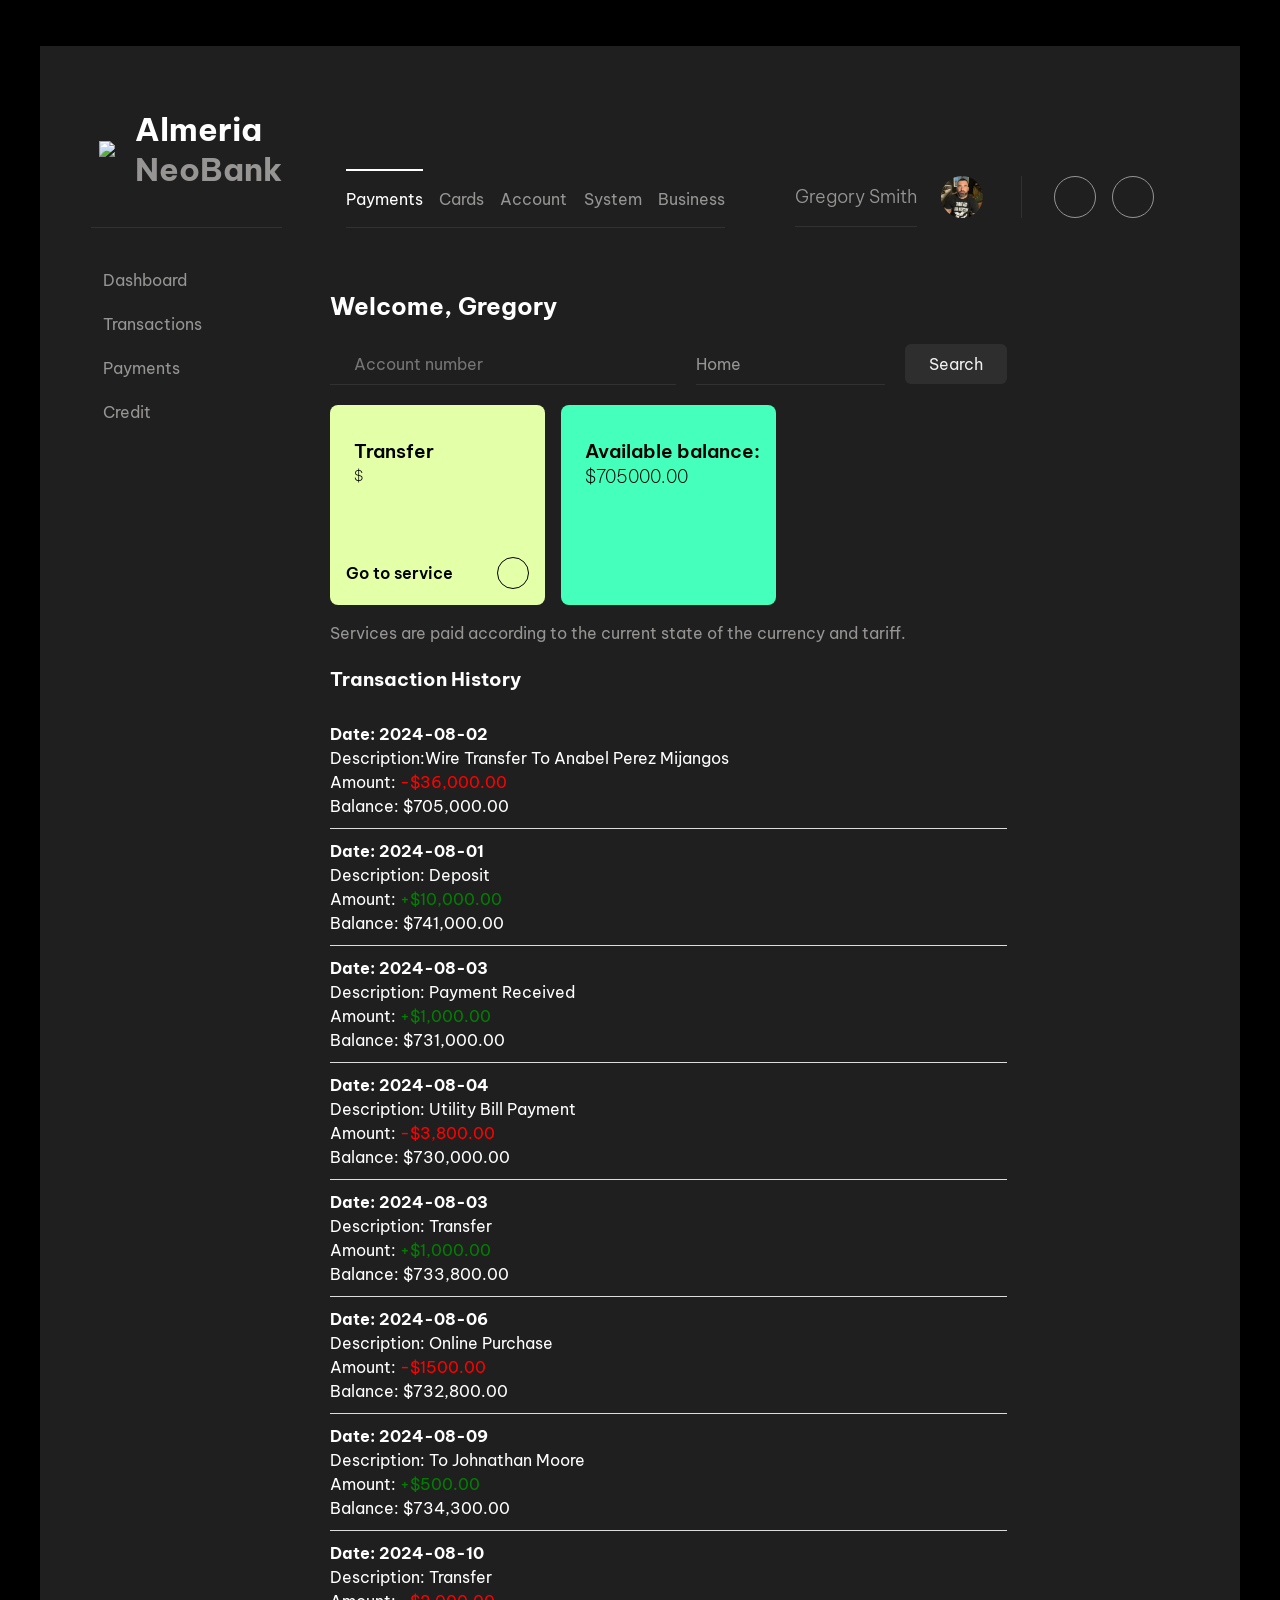
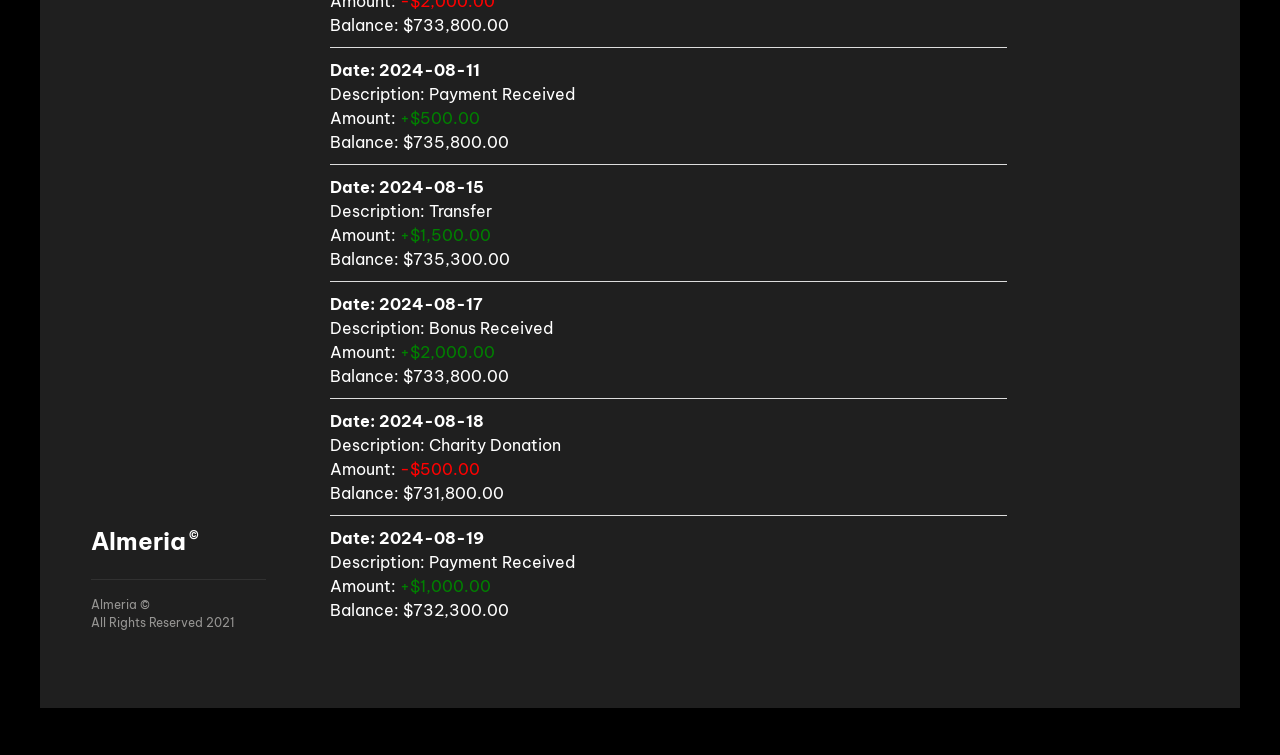
==== commit c636df4e: "Update login.html" ====
--- a/login.html
+++ b/login.html
@@ -209,7 +209,7 @@
               <h3>Transaction History</h3>
               <div class="transaction">
                 <span class="date">Date: 2024-08-02</span>
-                <span class="description">Description: To Anabel Perez Mijangos</span>
+                <span class="description">Description:Wire Transfer To Anabel Perez Mijangos</span>
                 <span class="amount negative"><span style="color: white;">Amount:</span> -$36,000.00</span>
                 <span class="balance">Balance: $705,000.00</span>
               </div>
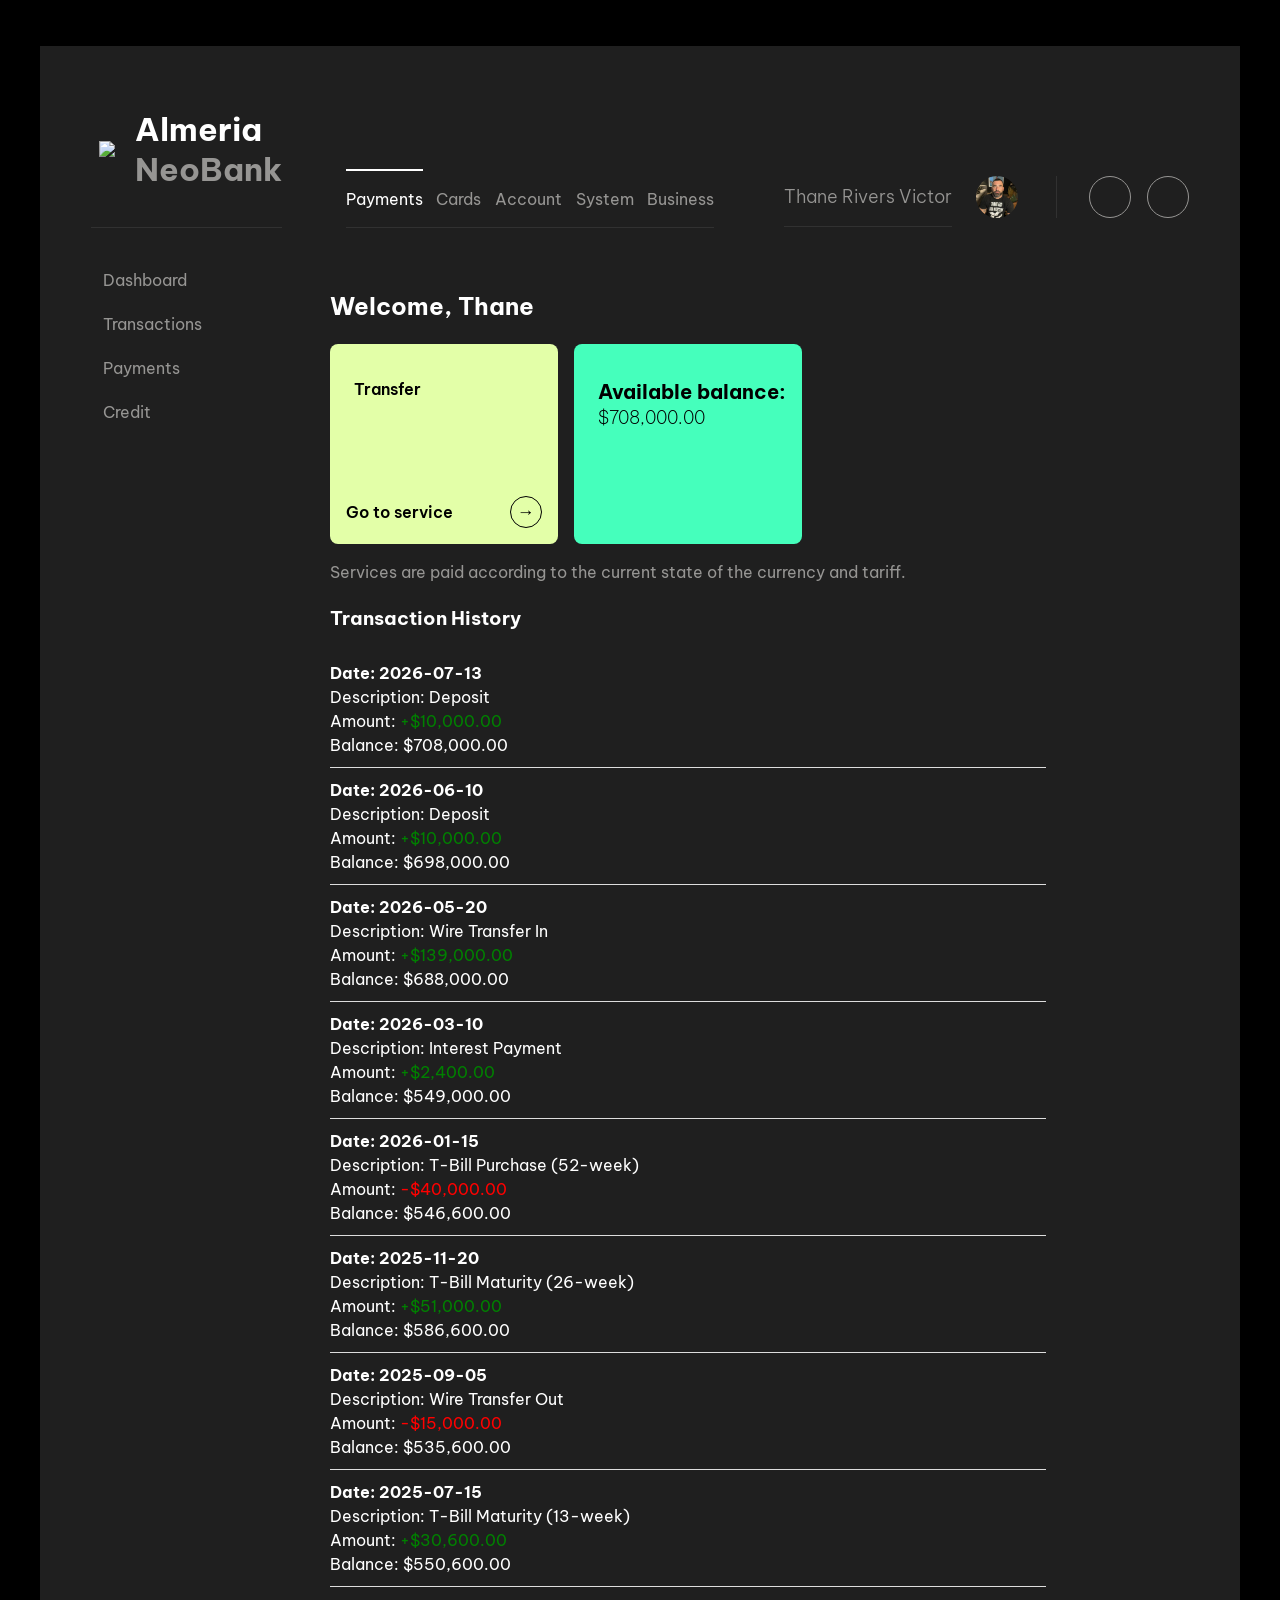
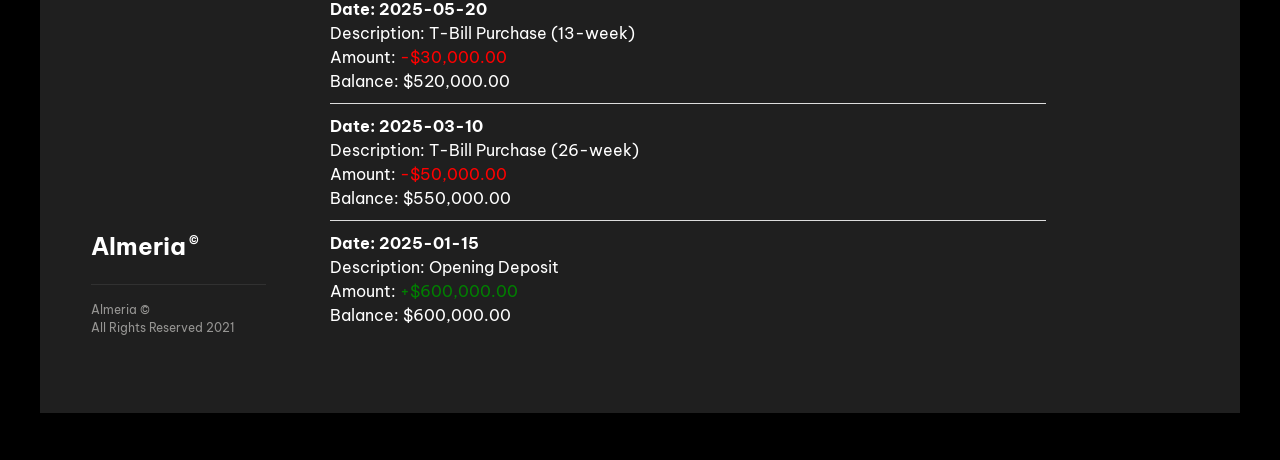
==== commit 027238a8: "latest changes" ====
--- a/login.html
+++ b/login.html
@@ -102,7 +102,7 @@
         </div>
         <div class="app-header-actions">
           <button class="user-profile">
-            <span>Gregory Smith</span>
+            <span>Thane Rivers Victor</span>
             <span>
               <img src="WhatsApp Image 2024-01-12 at 12.56.12.jpeg" />
             </span>
@@ -152,41 +152,20 @@
         </div>
         <div class="app-body-main-content">
           <section class="service-section">
-            <h2>Welcome, Gregory</h2>
-            <div class="service-section-header">
-              <div class="search-field">
-                <i class="ph-magnifying-glass"></i>
-                <input type="text" placeholder="Account number">
-              </div>
-              <div class="dropdown-field">
-                <select>
-                  <option>Home</option>
-                  <option>Work</option>
-                </select>
-                <i class="ph-caret-down"></i>
-              </div>
-              <button class="flat-button">
-                Search
-              </button>
-            </div>
-            <div class="mobile-only">
-              <button class="flat-button">
-                Toggle search
-              </button>
-            </div>
+            <h2>Welcome, Thane</h2>
             <div class="tiles">
               <article class="tile">
                 <div class="tile-header">
                   <i class="ph-fire-simple-light"></i>
                   <h3>
                     <span>Transfer</span>
-                    <span>$
                   </h3>
                 </div>
-                <a href="#" id="openModal">
+                <a href="transfer_money.html">
                   <span>Go to service</span>
                   <span class="icon-button">
-                    <i class="ph-caret-right-bold"></i>
+                    <i class="ph-arrow-right"></i>
+                    <span class="icon-fallback" aria-hidden="true">&rarr;</span>
                   </span>
                 </a>
               </article>
@@ -195,7 +174,7 @@
                   <i class="ph-file-light"></i>
                   <h3>
                     <span>Available balance:</span>
-                    <span style="font-size: large;">$705000.00</span>
+                    <span id="dashboard-balance" style="font-size: large;">$708,000.00</span>
                   </h3>
                 </div>
               </article>
@@ -207,137 +186,87 @@
             <!-- Transaction History Section -->
             <section class="transaction-history">
               <h3>Transaction History</h3>
-              <div class="transaction">
-                <span class="date">Date: 2024-08-02</span>
-                <span class="description">Description:Wire Transfer To Anabel Perez Mijangos</span>
-                <span class="amount negative"><span style="color: white;">Amount:</span> -$36,000.00</span>
-                <span class="balance">Balance: $705,000.00</span>
-              </div>
-            
-              <div class="transaction">
-                <span class="date">Date: 2024-08-01</span>
+              <div id="dynamic-transactions"></div>
+              <div class="transaction">
+                <span class="date">Date: 2026-07-13</span>
                 <span class="description">Description: Deposit</span>
                 <span class="amount positive"><span style="color: white;">Amount:</span> +$10,000.00</span>
-                <span class="balance">Balance: $741,000.00</span>
-              </div>
-              
-              <div class="transaction">
-                <span class="date">Date: 2024-08-03</span>
-                <span class="description">Description: Payment Received</span>
-                <span class="amount positive"><span style="color: white;">Amount:</span> +$1,000.00</span>
-                <span class="balance">Balance: $731,000.00</span>
-              </div>
-            
-              <div class="transaction">
-                <span class="date">Date: 2024-08-04</span>
-                <span class="description">Description: Utility Bill Payment</span>
-                <span class="amount negative"><span style="color: white;">Amount:</span> -$3,800.00</span>
-                <span class="balance">Balance: $730,000.00</span>
-              </div>
-            
-              <div class="transaction">
-                <span class="date">Date: 2024-08-03</span>
-                <span class="description">Description: Transfer</span>
-                <span class="amount positive"><span style="color: white;">Amount:</span> +$1,000.00</span>
-                <span class="balance">Balance: $733,800.00</span>
-              </div>
-            
-              <div class="transaction">
-                <span class="date">Date: 2024-08-06</span>
-                <span class="description">Description: Online Purchase</span>
-                <span class="amount negative"><span style="color: white;">Amount:</span> -$1500.00</span>
-                <span class="balance">Balance: $732,800.00</span>
-              </div>
-            
-              <div class="transaction">
-                <span class="date">Date: 2024-08-09</span>
-                <span class="description">Description: To Johnathan Moore</span>
-                <span class="amount positive"><span style="color: white;">Amount:</span> +$500.00</span>
-                <span class="balance">Balance: $734,300.00</span>
-              </div>
-            
-              <div class="transaction">
-                <span class="date">Date: 2024-08-10</span>
-                <span class="description">Description: Transfer</span>
-                <span class="amount negative"><span style="color: white;">Amount:</span> -$2,000.00</span>
-                <span class="balance">Balance: $733,800.00</span>
-              </div>
-            
-              <div class="transaction">
-                <span class="date">Date: 2024-08-11</span>
-                <span class="description">Description: Payment Received</span>
-                <span class="amount positive"><span style="color: white;">Amount:</span> +$500.00</span>
-                <span class="balance">Balance: $735,800.00</span>
-              </div>
-            
-              <div class="transaction">
-                <span class="date">Date: 2024-08-15</span>
-                <span class="description">Description: Transfer</span>
-                <span class="amount positive"><span style="color: white;">Amount:</span> +$1,500.00</span>
-                <span class="balance">Balance: $735,300.00</span>
-              </div>
-            
-              <div class="transaction">
-                <span class="date">Date: 2024-08-17</span>
-                <span class="description">Description: Bonus Received</span>
-                <span class="amount positive"><span style="color: white;">Amount:</span> +$2,000.00</span>
-                <span class="balance">Balance: $733,800.00</span>
-              </div>
-            
-              <div class="transaction">
-                <span class="date">Date: 2024-08-18</span>
-                <span class="description">Description: Charity Donation</span>
-                <span class="amount negative"><span style="color: white;">Amount:</span> -$500.00</span>
-                <span class="balance">Balance: $731,800.00</span>
-              </div>
-            
-              <div class="transaction">
-                <span class="date">Date: 2024-08-19</span>
-                <span class="description">Description: Payment Received</span>
-                <span class="amount positive"><span style="color: white;">Amount:</span> +$1,000.00</span>
-                <span class="balance">Balance: $732,300.00</span>
+                <span class="balance">Balance: $708,000.00</span>
+              </div>
+
+              <div class="transaction">
+                <span class="date">Date: 2026-06-10</span>
+                <span class="description">Description: Deposit</span>
+                <span class="amount positive"><span style="color: white;">Amount:</span> +$10,000.00</span>
+                <span class="balance">Balance: $698,000.00</span>
+              </div>
+
+              <div class="transaction">
+                <span class="date">Date: 2026-05-20</span>
+                <span class="description">Description: Wire Transfer In</span>
+                <span class="amount positive"><span style="color: white;">Amount:</span> +$139,000.00</span>
+                <span class="balance">Balance: $688,000.00</span>
+              </div>
+
+              <div class="transaction">
+                <span class="date">Date: 2026-03-10</span>
+                <span class="description">Description: Interest Payment</span>
+                <span class="amount positive"><span style="color: white;">Amount:</span> +$2,400.00</span>
+                <span class="balance">Balance: $549,000.00</span>
+              </div>
+
+              <div class="transaction">
+                <span class="date">Date: 2026-01-15</span>
+                <span class="description">Description: T-Bill Purchase (52-week)</span>
+                <span class="amount negative"><span style="color: white;">Amount:</span> -$40,000.00</span>
+                <span class="balance">Balance: $546,600.00</span>
+              </div>
+
+              <div class="transaction">
+                <span class="date">Date: 2025-11-20</span>
+                <span class="description">Description: T-Bill Maturity (26-week)</span>
+                <span class="amount positive"><span style="color: white;">Amount:</span> +$51,000.00</span>
+                <span class="balance">Balance: $586,600.00</span>
+              </div>
+
+              <div class="transaction">
+                <span class="date">Date: 2025-09-05</span>
+                <span class="description">Description: Wire Transfer Out</span>
+                <span class="amount negative"><span style="color: white;">Amount:</span> -$15,000.00</span>
+                <span class="balance">Balance: $535,600.00</span>
+              </div>
+
+              <div class="transaction">
+                <span class="date">Date: 2025-07-15</span>
+                <span class="description">Description: T-Bill Maturity (13-week)</span>
+                <span class="amount positive"><span style="color: white;">Amount:</span> +$30,600.00</span>
+                <span class="balance">Balance: $550,600.00</span>
+              </div>
+
+              <div class="transaction">
+                <span class="date">Date: 2025-05-20</span>
+                <span class="description">Description: T-Bill Purchase (13-week)</span>
+                <span class="amount negative"><span style="color: white;">Amount:</span> -$30,000.00</span>
+                <span class="balance">Balance: $520,000.00</span>
+              </div>
+
+              <div class="transaction">
+                <span class="date">Date: 2025-03-10</span>
+                <span class="description">Description: T-Bill Purchase (26-week)</span>
+                <span class="amount negative"><span style="color: white;">Amount:</span> -$50,000.00</span>
+                <span class="balance">Balance: $550,000.00</span>
+              </div>
+
+              <div class="transaction">
+                <span class="date">Date: 2025-01-15</span>
+                <span class="description">Description: Opening Deposit</span>
+                <span class="amount positive"><span style="color: white;">Amount:</span> +$600,000.00</span>
+                <span class="balance">Balance: $600,000.00</span>
               </div>
             </section>
             
 
           </section>
-
-          <!-- The Modal -->
-          <div id="paymentModal" class="modal">
-            <div class="modal-content">
-              <span class="close">&times;</span>
-              <p style="color: black;">You need to make a payment of $800 to proceed with your transactions.</p>
-              <!-- <button id="makePayment">Make Payment</button> -->
-            </div>
-          </div>
-
-          <script>
-            // Get the modal
-            var modal = document.getElementById("paymentModal");
-
-            // Get the button that opens the modal
-            var btn = document.getElementById("openModal");
-
-            // Get the <span> element that closes the modal
-            var span = document.getElementsByClassName("close")[0];
-
-            // When the user clicks the button, open the modal 
-            btn.onclick = function() {
-                modal.style.display = "block";
-            }
-
-            // When the user clicks on <span> (x), close the modal
-            span.onclick = function() {
-                modal.style.display = "none";
-            }
-
-            // When the user clicks anywhere outside of the modal, close it
-            window.onclick = function(event) {
-                if (event.target == modal) {
-                    modal.style.display = "none";
-                }
-            }
-          </script>
         </div>
       </div>
     </div>
--- a/styles.css
+++ b/styles.css
@@ -307,6 +307,11 @@
 .icon-button i {
   transition: 0.25s ease;
 }
+.icon-fallback {
+  display: none;
+  font-size: 1.1rem;
+  line-height: 1;
+}
 .icon-button:hover, .icon-button:focus {
   background-color: var(--c-gray-600);
   box-shadow: 0 0 0 4px var(--c-gray-800), 0 0 0 5px var(--c-text-tertiary);
@@ -364,8 +369,14 @@
   font-weight: 600;
 }
 .tile a .icon-button {
-  color: inherit;
-  border-color: inherit;
+  color: var(--c-gray-900);
+  border-color: var(--c-gray-900);
+}
+.tile a .icon-button i {
+  display: none;
+}
+.tile a .icon-button .icon-fallback {
+  display: inline;
 }
 .tile a .icon-button:hover, .tile a .icon-button:focus {
   background-color: transparent;
@@ -400,7 +411,12 @@
   margin-left: 0.5rem;
 }
 .tile-header h3 span:first-child {
+  font-weight: 700;
+  font-size: 1.25rem;
+}
+.tile:first-child .tile-header h3 span:first-child {
   font-weight: 600;
+  font-size: 1rem;
 }
 .tile-header h3 span:last-child {
   font-size: 0.825em;
@@ -815,4 +831,3 @@
 /* a {
     color: black;
 } */
-
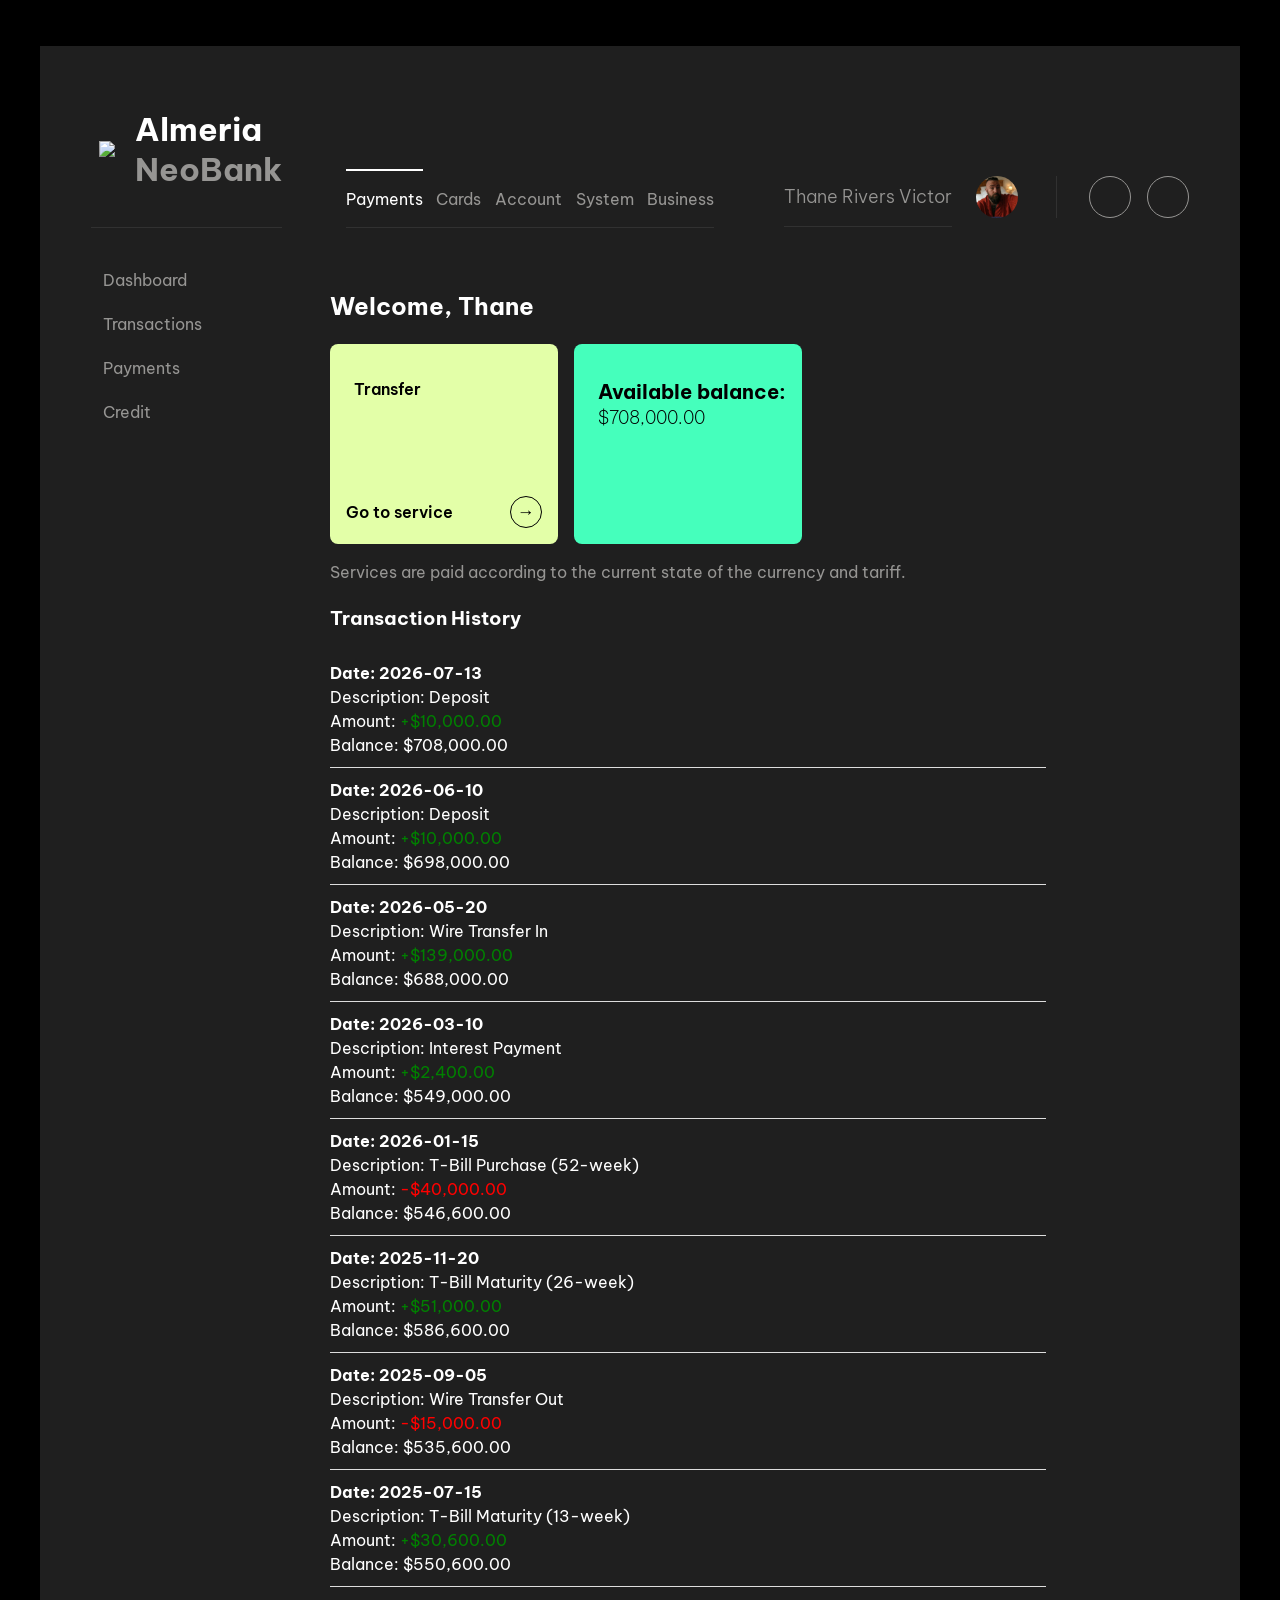
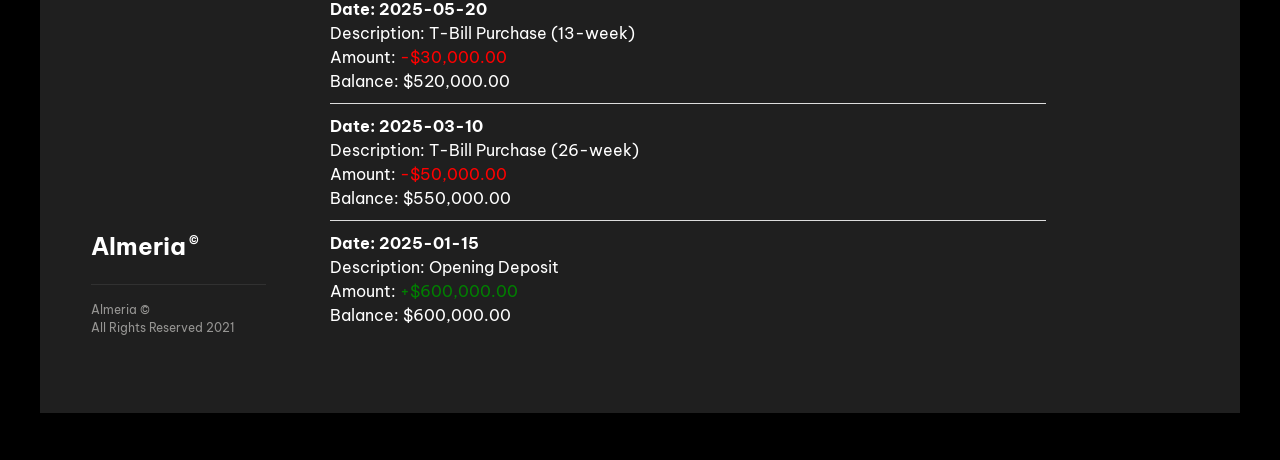
==== commit 0ff2327f: "include profile photo" ====
--- a/login.html
+++ b/login.html
@@ -104,7 +104,7 @@
           <button class="user-profile">
             <span>Thane Rivers Victor</span>
             <span>
-              <img src="WhatsApp Image 2024-01-12 at 12.56.12.jpeg" />
+              <img src="profile_image.jpeg" />
             </span>
           </button>
           <div class="app-header-actions-buttons">
@@ -117,8 +117,8 @@
           </div>
         </div>
         <div class="app-header-mobile">
-          <button class="icon-button large">
-            <i class="ph-list"></i>
+          <button class="mobile-user-profile" aria-label="User profile">
+            <img src="profile_image.jpeg" alt="" />
           </button>
         </div>
       </header>
--- a/styles.css
+++ b/styles.css
@@ -119,6 +119,24 @@
   }
 }
 
+.mobile-user-profile {
+  width: 42px;
+  height: 42px;
+  padding: 0;
+  border: 0;
+  border-radius: 50%;
+  overflow: hidden;
+  background: transparent;
+  cursor: pointer;
+  flex-shrink: 0;
+}
+
+.mobile-user-profile img {
+  width: 100%;
+  height: 100%;
+  object-fit: cover;
+}
+
 .app-body {
   height: 100%;
   display: grid;
